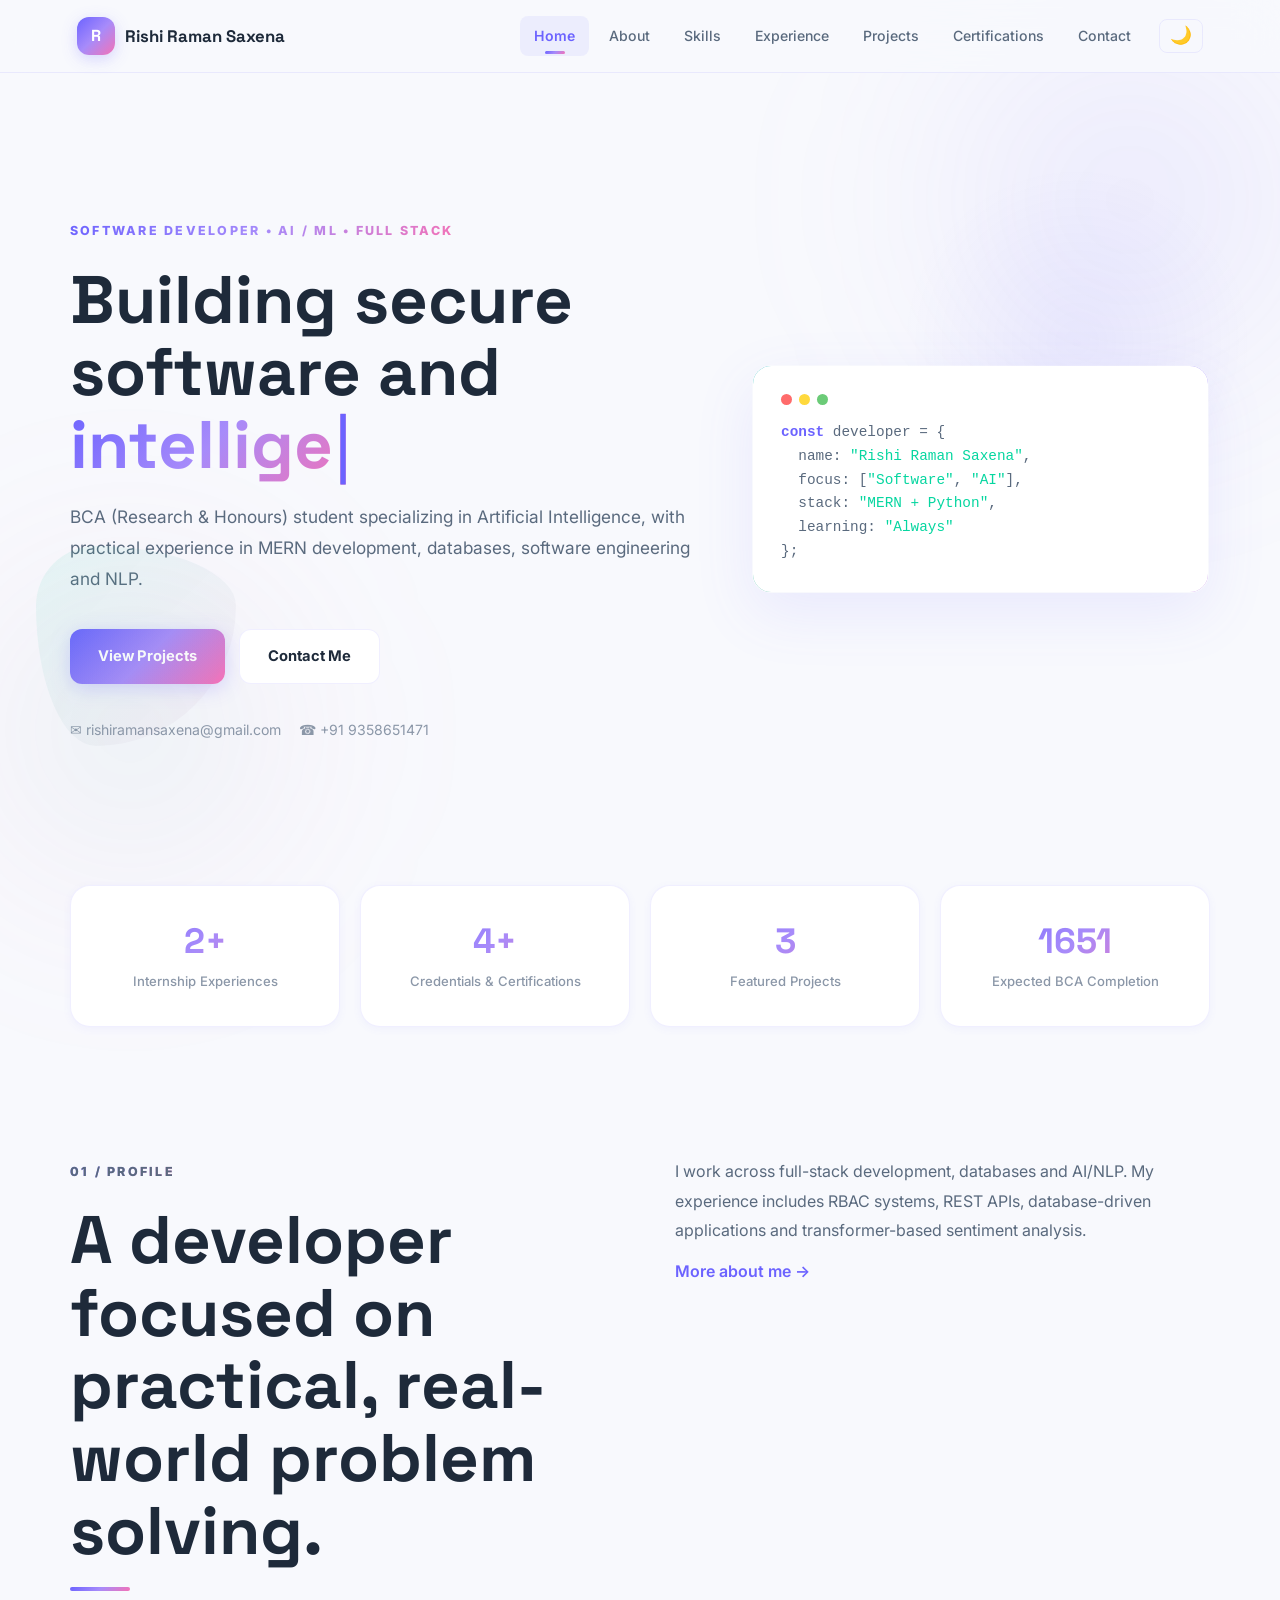
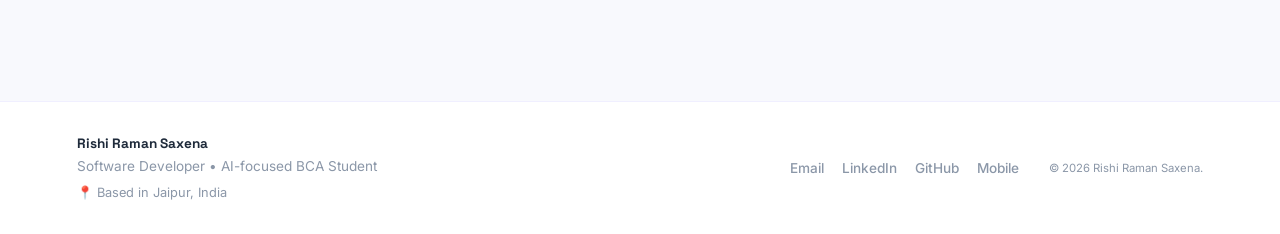
==== index.html @ dd23bf48 "Rebuild portfolio website" ====
<!DOCTYPE html>
<html lang="en">
 <head>
  <meta charset="utf-8"/>
  <meta content="width=device-width,initial-scale=1" name="viewport"/>
  <title>Home | Rishi Raman Saxena — Software Developer & AI</title>
  <meta name="description" content="Portfolio of Rishi Raman Saxena — Software Developer, AI/ML enthusiast, and Full Stack engineer specializing in MERN, Python, and NLP."/>
  <link rel="icon" type="image/svg+xml" href="favicon.svg">
  <link rel="icon" type="image/png" href="favicon.png">
  <link href="https://fonts.googleapis.com" rel="preconnect"/>
  <link crossorigin="" href="https://fonts.gstatic.com" rel="preconnect"/>
  <link href="https://fonts.googleapis.com/css2?family=Inter:wght@400;500;600;700;800&family=Space+Grotesk:wght@500;600;700&display=swap" rel="stylesheet"/>
  <link href="style.css" rel="stylesheet"/>
 </head>
 <body>
  <div id="page-loader" class="page-loader">
   <div class="loader-content">
    <div class="loader-badge"><span>R</span></div>
    <div class="loader-title">Rishi Raman Saxena</div>
    <div class="loader-subtitle">Software Developer &bull; AI</div>
    <div class="loader-bar-wrap">
     <div class="loader-bar"></div>
    </div>
    <div class="loader-status">Initializing...</div>
   </div>
  </div>

  <header class="site-header">
   <a class="brand" href="index.html">
    <span>R</span>
    Rishi Raman Saxena
   </a>
   <nav class="nav">
    <a class="active" href="index.html">Home</a>
    <a href="about.html">About</a>
    <a href="skills.html">Skills</a>
    <a href="experience.html">Experience</a>
    <a href="projects.html">Projects</a>
    <a href="certifications.html">Certifications</a>
    <a href="contact.html">Contact</a>
   </nav>
   <div class="header-right">
    <button id="theme-toggle" class="theme-toggle" aria-label="Toggle dark mode" title="Toggle theme">🌙</button>
    <button aria-label="Menu" class="menu-btn">☰</button>
   </div>
  </header>

  <main>
   <section class="hero page-shell">
    <div>
     <p class="eyebrow">SOFTWARE DEVELOPER &bull; AI / ML &bull; FULL STACK</p>
     <h1>
      Building secure software and<br/>
      <span class="typing-text">intelligent solutions.</span>
     </h1>
     <p class="lead">
      BCA (Research &amp; Honours) student specializing in Artificial Intelligence, with practical experience in MERN development, databases, software engineering and NLP.
     </p>
     <div class="actions">
      <a class="btn primary" href="projects.html">View Projects</a>
      <a class="btn" href="contact.html">Contact Me</a>
     </div>
     <div class="quick-links">
      <a href="mailto:rishiramansaxena@gmail.com">✉ rishiramansaxena@gmail.com</a>
      <a href="tel:+919358651471">&phone; +91 9358651471</a>
     </div>
    </div>
    <div class="hero-card">
     <div class="code-top">
      <span></span>
      <span></span>
      <span></span>
     </div>
     <pre><code><b>const</b> developer = {
  name: <i>"Rishi Raman Saxena"</i>,
  focus: [<i>"Software"</i>, <i>"AI"</i>],
  stack: <i>"MERN + Python"</i>,
  learning: <i>"Always"</i>
};</code></pre>
    </div>
   </section>

   <section class="page-shell stat-grid">
    <div class="stat reveal">
     <strong>2+</strong>
     <span>Internship Experiences</span>
    </div>
    <div class="stat reveal">
     <strong>5+</strong>
     <span>Credentials &amp; Certifications</span>
    </div>
    <div class="stat reveal">
     <strong>4</strong>
     <span>Featured Projects</span>
    </div>
    <div class="stat reveal">
     <strong>2027</strong>
     <span>Expected BCA Completion</span>
    </div>
   </section>

   <section class="page-shell intro-grid">
    <div class="reveal">
     <p class="section-kicker">01 / PROFILE</p>
     <h2 class="page-title">A developer focused on practical, real-world problem solving.</h2>
     <div class="section-divider"></div>
    </div>
    <div class="reveal">
     <p>
      I work across full-stack development, databases and AI/NLP. My experience includes RBAC systems, REST APIs, database-driven applications and transformer-based sentiment analysis.
     </p>
     <a href="about.html">More about me &rarr;</a>
    </div>
   </section>
  </main>

  <footer class="site-footer">
   <div>
    <strong>Rishi Raman Saxena</strong>
    <span>Software Developer &bull; AI-focused BCA Student</span>
    <span class="footer-location"><span class="pin">📍</span> Based in Jaipur, India</span>
   </div>
   <div class="footer-links">
    <a href="mailto:rishiramansaxena@gmail.com">Email</a>
    <a href="https://www.linkedin.com/in/rishi-raman-saxena-a2006b32b/" target="_blank">LinkedIn</a>
    <a href="https://github.com/ramanrishi076" target="_blank">GitHub</a>
    <a href="tel:+919358651471">Mobile</a>
   </div>
   <small>&copy; 2026 Rishi Raman Saxena.</small>
  </footer>

  <button id="back-to-top" class="back-to-top" aria-label="Back to top" title="Back to top">↑</button>
  <script src="script.js"></script>
 </body>
</html>
---- style.css ----
/* ============================================
   Rishi Raman Saxena — Portfolio
   Premium Light Theme + Dark Mode
   ============================================ */

/* ---------- Design Tokens (Light) ---------- */
:root {
  --bg: #f8f9fd;
  --bg-soft: #ffffff;
  --surface: #ffffff;
  --surface-alt: #f1f3fa;
  --text: #1e2a3a;
  --text-soft: #5a6a7e;
  --muted: #8b97a8;
  --primary: #6c63ff;
  --primary-light: #a78bfa;
  --primary-dark: #4f46e5;
  --secondary: #06d6a0;
  --accent: #f472b6;
  --accent-warm: #fb923c;
  --gradient-1: linear-gradient(135deg, #6c63ff 0%, #a78bfa 50%, #f472b6 100%);
  --gradient-2: linear-gradient(135deg, #06d6a0 0%, #6c63ff 100%);
  --gradient-3: linear-gradient(135deg, #667eea 0%, #764ba2 100%);
  --gradient-text: linear-gradient(135deg, #6c63ff, #a78bfa, #f472b6);
  --border: rgba(108, 99, 255, 0.10);
  --border-hover: rgba(108, 99, 255, 0.25);
  --shadow-sm: 0 2px 8px rgba(108, 99, 255, 0.06);
  --shadow-md: 0 8px 30px rgba(108, 99, 255, 0.08);
  --shadow-lg: 0 20px 60px rgba(108, 99, 255, 0.10);
  --shadow-glow: 0 0 40px rgba(108, 99, 255, 0.15);
  --radius: 20px;
  --radius-sm: 12px;
  --radius-xs: 8px;
  --transition: 0.35s cubic-bezier(0.4, 0, 0.2, 1);
  --font-body: 'Inter', -apple-system, BlinkMacSystemFont, sans-serif;
  --font-display: 'Space Grotesk', sans-serif;
  --header-bg: rgba(248, 249, 253, 0.82);
  --orb1: rgba(108,99,255,0.12);
  --orb2: rgba(6,214,160,0.10);
}

/* ---------- Dark Mode Tokens (#9) ---------- */
[data-theme="dark"] {
  --bg: #0a0e1a;
  --bg-soft: #10162a;
  --surface: rgba(18, 26, 50, 0.85);
  --surface-alt: #151d36;
  --text: #edf2ff;
  --text-soft: #9babc0;
  --muted: #6b7d95;
  --border: rgba(108, 99, 255, 0.15);
  --border-hover: rgba(108, 99, 255, 0.35);
  --shadow-sm: 0 2px 8px rgba(0, 0, 0, 0.20);
  --shadow-md: 0 8px 30px rgba(0, 0, 0, 0.25);
  --shadow-lg: 0 20px 60px rgba(0, 0, 0, 0.30);
  --shadow-glow: 0 0 40px rgba(108, 99, 255, 0.20);
  --header-bg: rgba(10, 14, 26, 0.85);
  --orb1: rgba(108,99,255,0.08);
  --orb2: rgba(6,214,160,0.06);
}

/* ---------- Reset & Base ---------- */
*, *::before, *::after { box-sizing: border-box; margin: 0; padding: 0; }

html {
  scroll-behavior: smooth;
  -webkit-font-smoothing: antialiased;
  -moz-osx-font-smoothing: grayscale;
}

body {
  font-family: var(--font-body);
  color: var(--text);
  background: var(--bg);
  line-height: 1.7;
  overflow-x: hidden;
  position: relative;
  transition: background 0.4s ease, color 0.4s ease;
}

/* ---------- Ambient Background Orbs ---------- */
body::before, body::after {
  content: '';
  position: fixed;
  border-radius: 50%;
  pointer-events: none;
  z-index: -1;
  filter: blur(80px);
  transition: background 0.4s ease;
}

body::before {
  width: 600px; height: 600px;
  top: -100px; right: -150px;
  background: radial-gradient(circle, var(--orb1), rgba(167,139,250,0.06), transparent 70%);
  animation: floatOrb1 18s ease-in-out infinite alternate;
}

body::after {
  width: 500px; height: 500px;
  bottom: -80px; left: -120px;
  background: radial-gradient(circle, var(--orb2), rgba(244,114,182,0.05), transparent 70%);
  animation: floatOrb2 22s ease-in-out infinite alternate;
}

@keyframes floatOrb1 {
  0%   { transform: translate(0, 0) scale(1); }
  100% { transform: translate(-40px, 50px) scale(1.12); }
}
@keyframes floatOrb2 {
  0%   { transform: translate(0, 0) scale(1); }
  100% { transform: translate(30px, -40px) scale(1.08); }
}

a { color: inherit; text-decoration: none; transition: color var(--transition); }
img { max-width: 100%; display: block; }

/* ---------- Typography ---------- */
h1, h2, h3, h4 {
  font-family: var(--font-display);
  font-weight: 700;
  line-height: 1.15;
  color: var(--text);
}

/* ---------- Layout ---------- */
.page-shell { width: min(1140px, 90%); margin: 0 auto; }

/* ============================================
   HEADER / NAVIGATION
   ============================================ */
.site-header {
  position: sticky; top: 0; z-index: 100;
  display: flex; align-items: center; justify-content: space-between;
  padding: 16px 6%;
  background: var(--header-bg);
  backdrop-filter: blur(20px) saturate(180%);
  -webkit-backdrop-filter: blur(20px) saturate(180%);
  border-bottom: 1px solid var(--border);
  transition: box-shadow var(--transition), background 0.4s ease;
}
.site-header.scrolled { box-shadow: var(--shadow-sm); }

.header-right { display: flex; align-items: center; gap: 8px; }

.brand {
  font-family: var(--font-display); font-weight: 700; font-size: 1.05rem;
  display: flex; align-items: center; gap: 10px; color: var(--text);
}
.brand span {
  display: inline-grid; place-items: center;
  width: 38px; height: 38px; border-radius: var(--radius-sm);
  background: var(--gradient-1); color: #fff;
  font-weight: 800; font-size: 1rem;
  box-shadow: 0 4px 15px rgba(108, 99, 255, 0.25);
  transition: transform var(--transition), box-shadow var(--transition);
}
.brand:hover span {
  transform: rotate(-8deg) scale(1.08);
  box-shadow: 0 6px 20px rgba(108, 99, 255, 0.35);
}

/* Dark mode toggle (#9) */
.theme-toggle {
  background: none; border: 1.5px solid var(--border);
  border-radius: var(--radius-xs); padding: 7px 10px;
  cursor: pointer; font-size: 1.1rem; line-height: 1;
  color: var(--text); transition: all var(--transition);
  display: flex; align-items: center; justify-content: center;
}
.theme-toggle:hover {
  border-color: var(--border-hover);
  background: rgba(108,99,255,0.06);
  transform: rotate(20deg);
}

.nav { display: flex; gap: 6px; margin-left: auto; margin-right: 14px; }
.nav a {
  color: var(--text-soft); font-size: 0.88rem; font-weight: 500;
  padding: 8px 14px; border-radius: var(--radius-xs);
  transition: all var(--transition); position: relative;
}
.nav a:hover { color: var(--primary); background: rgba(108,99,255,0.06); }
.nav a.active { color: var(--primary); background: rgba(108,99,255,0.08); font-weight: 600; }
.nav a.active::after {
  content: ''; position: absolute; bottom: 2px; left: 50%; transform: translateX(-50%);
  width: 20px; height: 3px; border-radius: 99px; background: var(--gradient-1);
}

.menu-btn {
  display: none; background: none; border: 0;
  color: var(--text); font-size: 1.5rem; cursor: pointer; padding: 4px;
}

/* ============================================
   HERO SECTION
   ============================================ */
.hero {
  min-height: 88vh; display: grid;
  grid-template-columns: 1.15fr 0.85fr;
  align-items: center; gap: 60px;
  padding: 80px 0 60px; position: relative;
}

.hero::before {
  content: ''; position: absolute; width: 380px; height: 380px;
  border-radius: 50%; right: -5%; top: 10%;
  background: radial-gradient(circle, rgba(108,99,255,0.08), transparent 65%);
  animation: floatShape 8s ease-in-out infinite; pointer-events: none;
}
.hero::after {
  content: ''; position: absolute; width: 200px; height: 200px;
  border-radius: 30% 70% 70% 30% / 30% 30% 70% 70%;
  left: -3%; bottom: 15%;
  background: linear-gradient(135deg, rgba(6,214,160,0.08), rgba(244,114,182,0.06));
  animation: morphShape 10s ease-in-out infinite; pointer-events: none;
}

@keyframes floatShape {
  0%, 100% { transform: translateY(0) scale(1); }
  50%      { transform: translateY(-25px) scale(1.04); }
}
@keyframes morphShape {
  0%   { border-radius: 30% 70% 70% 30% / 30% 30% 70% 70%; transform: rotate(0deg); }
  50%  { border-radius: 70% 30% 30% 70% / 70% 70% 30% 30%; transform: rotate(10deg); }
  100% { border-radius: 30% 70% 70% 30% / 30% 30% 70% 70%; transform: rotate(0deg); }
}

.eyebrow, .section-kicker {
  font-size: 0.78rem; font-weight: 800; letter-spacing: 0.18em; text-transform: uppercase;
  background: var(--gradient-text); -webkit-background-clip: text; background-clip: text;
  color: transparent; display: inline-block;
}

.hero h1, .page-title {
  font: 700 clamp(2.4rem, 5.5vw, 4.2rem)/1.08 var(--font-display);
  margin: 20px 0; color: var(--text);
}
.hero h1 span {
  background: var(--gradient-text); -webkit-background-clip: text; background-clip: text;
  color: transparent;
}

/* Typing cursor (#1) */
.typing-cursor::after {
  content: '|';
  display: inline-block;
  color: var(--primary);
  font-weight: 400;
  animation: blink 0.8s step-end infinite;
  margin-left: 2px;
}
@keyframes blink {
  0%, 100% { opacity: 1; }
  50%      { opacity: 0; }
}

.lead { font-size: 1.08rem; color: var(--text-soft); max-width: 620px; line-height: 1.8; }
.actions { display: flex; gap: 14px; margin: 34px 0; }

/* ---------- Buttons ---------- */
.btn {
  display: inline-flex; align-items: center; gap: 8px;
  padding: 14px 28px; border-radius: var(--radius-sm);
  font-weight: 700; font-size: 0.92rem;
  border: 1.5px solid var(--border); background: var(--surface);
  color: var(--text); cursor: pointer;
  transition: all var(--transition); position: relative; overflow: hidden;
}
.btn:hover {
  transform: translateY(-3px); box-shadow: var(--shadow-md);
  border-color: var(--border-hover); color: var(--text);
}
.btn.primary {
  background: var(--gradient-1); color: #fff; border: none;
  box-shadow: 0 4px 20px rgba(108,99,255,0.25);
}
.btn.primary:hover {
  box-shadow: 0 8px 30px rgba(108,99,255,0.35);
  transform: translateY(-3px); color: #fff;
}

.quick-links { display: flex; flex-wrap: wrap; gap: 18px; color: var(--muted); font-size: 0.88rem; }
.quick-links a:hover { color: var(--primary); }

/* ---------- Hero Code Card + Animated Border (#6) ---------- */
.hero-card {
  background: var(--surface);
  border-radius: var(--radius);
  padding: 28px; position: relative; overflow: hidden;
  box-shadow: var(--shadow-lg);
  border: 2px solid transparent;
  background-clip: padding-box;
}
.hero-card::before {
  content: ''; position: absolute; inset: -2px;
  border-radius: calc(var(--radius) + 2px);
  background: conic-gradient(from var(--gradient-angle, 0deg), #6c63ff, #a78bfa, #f472b6, #06d6a0, #6c63ff);
  z-index: -1;
  animation: rotateGradient 4s linear infinite;
}
.hero-card::after {
  content: ''; position: absolute; inset: 2px;
  border-radius: calc(var(--radius) - 2px);
  background: var(--surface); z-index: -1;
}
@supports (animation-timeline: auto) {
  @property --gradient-angle {
    syntax: '<angle>'; initial-value: 0deg; inherits: false;
  }
}
@keyframes rotateGradient {
  to { --gradient-angle: 360deg; }
}

.code-top { display: flex; gap: 7px; margin-bottom: 16px; }
.code-top span { width: 11px; height: 11px; border-radius: 50%; }
.code-top span:nth-child(1) { background: #ff6b6b; }
.code-top span:nth-child(2) { background: #ffd93d; }
.code-top span:nth-child(3) { background: #6bcb77; }

.hero-card pre { color: var(--text-soft); font-size: 0.9rem; line-height: 1.65; }
.hero-card b { color: var(--primary); }
.hero-card i { color: var(--secondary); font-style: normal; }

/* ============================================
   STATS GRID
   ============================================ */
.stat-grid { display: grid; grid-template-columns: repeat(4, 1fr); gap: 20px; padding: 20px 0; }
.stat {
  text-align: center; padding: 32px 16px; border-radius: var(--radius);
  background: var(--surface); border: 1px solid var(--border);
  box-shadow: var(--shadow-sm); transition: all var(--transition);
}
.stat:hover { transform: translateY(-6px); box-shadow: var(--shadow-md); border-color: var(--border-hover); }
.stat strong {
  display: block; font: 700 2.2rem var(--font-display);
  background: var(--gradient-text); -webkit-background-clip: text; background-clip: text;
  color: transparent; margin-bottom: 4px;
}
.stat span { color: var(--muted); font-size: 0.82rem; font-weight: 500; }

/* ============================================
   INTRO / PROFILE GRID
   ============================================ */
.intro-grid { display: grid; grid-template-columns: repeat(2, 1fr); gap: 70px; padding: 110px 0; }
.intro-grid p { color: var(--text-soft); line-height: 1.85; }
.intro-grid a {
  display: inline-flex; align-items: center; gap: 6px;
  color: var(--primary); font-weight: 600; margin-top: 12px;
  transition: gap var(--transition), color var(--transition);
}
.intro-grid a:hover { gap: 10px; color: var(--primary-dark); }

/* ============================================
   INTERNAL PAGES
   ============================================ */
.page { padding: 80px 0 120px; min-height: 72vh; }

.page-hero { padding: 100px 0 50px; position: relative; overflow: hidden; }
.page-hero::before {
  content: ''; position: absolute; width: 450px; height: 450px;
  right: -160px; top: -180px; border-radius: 50%;
  background: radial-gradient(circle, rgba(108,99,255,0.08), transparent 65%);
  pointer-events: none; animation: floatShape 12s ease-in-out infinite;
}
.page-hero::after {
  content: ''; position: absolute; width: 250px; height: 250px;
  left: -100px; bottom: -80px;
  border-radius: 30% 70% 70% 30% / 30% 30% 70% 70%;
  background: linear-gradient(135deg, rgba(6,214,160,0.06), rgba(244,114,182,0.05));
  pointer-events: none; animation: morphShape 14s ease-in-out infinite;
}

/* ============================================
   CARDS — Shared Glass Style
   ============================================ */
.panel, .skill-card, .project-card, .cert-card, .contact-card {
  background: var(--surface); border: 1px solid var(--border);
  border-radius: var(--radius); box-shadow: var(--shadow-sm);
  transition: transform var(--transition), box-shadow var(--transition), border-color var(--transition);
  position: relative; overflow: hidden;
}
.panel::before, .skill-card::before, .project-card::before, .cert-card::before {
  content: ''; position: absolute; top: 0; left: 0; right: 0;
  height: 3px; background: var(--gradient-1);
  opacity: 0; transition: opacity var(--transition);
}
.panel:hover, .skill-card:hover, .project-card:hover, .cert-card:hover, .contact-card:hover {
  transform: translateY(-8px);
  box-shadow: var(--shadow-lg), var(--shadow-glow);
  border-color: var(--border-hover);
}
.panel:hover::before, .skill-card:hover::before, .project-card:hover::before, .cert-card:hover::before {
  opacity: 1;
}
.panel, .skill-card, .project-card, .cert-card, .contact-card { padding: 30px; }

.panel h2, .skill-card h2, .project-card h2, .cert-card h2 {
  font-family: var(--font-display); font-size: 1.25rem; margin-bottom: 10px;
}
.panel p, .muted { color: var(--text-soft); }

/* ============================================
   CONTENT GRIDS
   ============================================ */
.content-grid, .cards-grid, .project-grid, .contact-grid {
  display: grid; grid-template-columns: repeat(2, 1fr);
  gap: 24px; margin-top: 44px;
}

/* ============================================
   SKILLS — Icons & Progress (#2)
   ============================================ */
.skill-card { min-height: 180px; position: relative; }
.skill-card .num {
  font-family: var(--font-display); font-size: 2.5rem; font-weight: 800;
  background: var(--gradient-text); -webkit-background-clip: text; background-clip: text;
  color: transparent; opacity: 0.15;
  position: absolute; top: 16px; right: 20px; line-height: 1;
}

.skill-icon {
  font-size: 1.8rem; margin-bottom: 12px;
  width: 48px; height: 48px; display: flex; align-items: center; justify-content: center;
  border-radius: var(--radius-sm);
  background: rgba(108,99,255,0.06); border: 1px solid rgba(108,99,255,0.10);
}
.skill-card p { color: var(--text-soft); font-size: 0.92rem; }

/* Progress bar */
.skill-progress {
  margin-top: 14px; height: 4px; border-radius: 99px;
  background: var(--surface-alt); overflow: hidden;
}
.skill-progress-bar {
  height: 100%; border-radius: 99px;
  background: var(--gradient-1);
  width: 0%;
  transition: width 1.2s cubic-bezier(0.4, 0, 0.2, 1);
}
.skill-progress-bar.animate { /* widths set via inline style */ }

/* ============================================
   TAG LIST — Category Colors (#7)
   ============================================ */
.tag-list { display: flex; flex-wrap: wrap; gap: 8px; margin-top: 16px; }
.tag-list span {
  padding: 5px 14px; border-radius: 999px; font-size: 0.78rem; font-weight: 600;
  background: rgba(108,99,255,0.06); color: var(--primary);
  border: 1px solid rgba(108,99,255,0.12); transition: all var(--transition);
}
.tag-list span:hover {
  background: rgba(108,99,255,0.12); transform: translateY(-2px);
  box-shadow: 0 4px 12px rgba(108,99,255,0.10);
}

/* Category color variants */
.tag-ai { background: rgba(6,214,160,0.08) !important; color: #059669 !important; border-color: rgba(6,214,160,0.20) !important; }
.tag-ai:hover { background: rgba(6,214,160,0.15) !important; }
.tag-web { background: rgba(108,99,255,0.06) !important; color: var(--primary) !important; border-color: rgba(108,99,255,0.12) !important; }
.tag-db { background: rgba(251,146,60,0.08) !important; color: #d97706 !important; border-color: rgba(251,146,60,0.18) !important; }
.tag-db:hover { background: rgba(251,146,60,0.15) !important; }

/* ============================================
   PROJECTS — Thumbnails (#10)
   ============================================ */
.project-thumb {
  height: 120px; border-radius: var(--radius-sm);
  margin-bottom: 18px; position: relative; overflow: hidden;
}
.project-thumb::after {
  content: ''; position: absolute; inset: 0;
  background: linear-gradient(180deg, transparent 50%, var(--surface) 100%);
}
.project-thumb-1 { background: linear-gradient(135deg, #6c63ff33, #a78bfa22, #f472b611); }
.project-thumb-2 { background: linear-gradient(135deg, #06d6a033, #6c63ff22, #a78bfa11); }
.project-thumb-3 { background: linear-gradient(135deg, #f472b633, #fb923c22, #6c63ff11); }
.project-thumb-4 { background: linear-gradient(135deg, #667eea33, #764ba222, #06d6a011); }

/* Dot grid pattern on thumbnails */
.project-thumb::before {
  content: ''; position: absolute; inset: 0;
  background-image: radial-gradient(circle, var(--primary) 1px, transparent 1px);
  background-size: 20px 20px; opacity: 0.08;
}

.project-card.featured {
  grid-column: span 2;
  border-color: rgba(108,99,255,0.15);
  background: linear-gradient(135deg, rgba(108,99,255,0.03), rgba(244,114,182,0.02), var(--surface));
}
.project-card.featured::before { opacity: 1; }

.project-link {
  display: inline-flex; align-items: center; gap: 7px;
  margin-top: 14px; padding: 10px 18px; border-radius: var(--radius-xs);
  font-weight: 600; font-size: 0.88rem; color: var(--primary);
  background: rgba(108,99,255,0.06); border: 1px solid rgba(108,99,255,0.15);
  transition: all var(--transition);
}
.project-link:hover {
  background: rgba(108,99,255,0.12); border-color: rgba(108,99,255,0.30);
  transform: translateY(-2px); box-shadow: 0 6px 20px rgba(108,99,255,0.12);
  color: var(--primary-dark);
}

/* ============================================
   EXPERIENCE TIMELINE — Animated Line (#8)
   ============================================ */
.timeline { margin: 50px 0 0 20px; border-left: 2px solid var(--border); position: relative; }
.timeline::before {
  content: ''; position: absolute; top: 0; left: -2px;
  width: 2px; height: 0%; background: var(--gradient-2);
  transition: height 1.5s cubic-bezier(0.4, 0, 0.2, 1);
}
.timeline.animate-line::before { height: 100%; }

.timeline-item {
  position: relative; padding: 0 0 35px 40px;
  border: none !important; background: none !important;
  box-shadow: none !important; border-radius: 0 !important;
}
.timeline-item:hover { transform: none !important; }
.timeline-item .panel { transition: all var(--transition); }
.timeline-item:hover .panel { transform: translateY(-4px); box-shadow: var(--shadow-lg); }

.dot {
  position: absolute; left: -9px; top: 30px;
  width: 16px; height: 16px; border-radius: 50%;
  background: var(--gradient-1);
  box-shadow: 0 0 0 5px var(--bg), 0 0 20px rgba(108,99,255,0.20);
  z-index: 2;
}

.role-head { display: flex; justify-content: space-between; gap: 20px; align-items: flex-start; }
.role-head span {
  background: var(--gradient-text); -webkit-background-clip: text; background-clip: text;
  color: transparent; font-weight: 700; font-size: 0.85rem; white-space: nowrap;
}
.role-head h2 { margin-bottom: 0; }
.role-head h3 { margin-top: 4px; color: var(--text-soft); font-weight: 500; font-family: var(--font-body); }
.panel li { margin: 9px 0; color: var(--text-soft); padding-left: 4px; }

.note {
  margin-top: 28px; padding: 18px; border-left: 3px solid;
  border-image: var(--gradient-1) 1; background: rgba(108,99,255,0.03);
  border-radius: 0 var(--radius-xs) var(--radius-xs) 0; color: var(--text-soft);
}

/* ============================================
   CERTIFICATIONS
   ============================================ */
.cert-grid { display: grid; grid-template-columns: repeat(2, minmax(0, 1fr)); gap: 24px; }
.cert-card { padding: 28px; }
.cert-card-top { display: flex; justify-content: space-between; align-items: center; margin-bottom: 18px; }
.cert-badge {
  font-size: 0.68rem; font-weight: 800; letter-spacing: 0.12em;
  background: rgba(108,99,255,0.06); color: var(--primary);
  border: 1px solid rgba(108,99,255,0.12); border-radius: 999px; padding: 6px 12px;
}
.cert-dot {
  width: 10px; height: 10px; border-radius: 50%;
  background: var(--gradient-1); box-shadow: 0 0 16px rgba(108,99,255,0.30);
  animation: pulse 2.5s ease-in-out infinite;
}
@keyframes pulse {
  0%, 100% { box-shadow: 0 0 16px rgba(108,99,255,0.30); }
  50%      { box-shadow: 0 0 28px rgba(108,99,255,0.50); }
}
.cert-card h3 { margin: 0 0 8px; font-size: 1.1rem; }
.cert-issuer { color: var(--primary) !important; font-weight: 700; margin-bottom: 10px; font-size: 0.92rem; }
.cert-card p:not(.cert-issuer) { color: var(--text-soft); line-height: 1.65; font-size: 0.92rem; }
.cert-icon { font-size: 2rem; margin-bottom: 12px; }
.cert-link {
  display: inline-flex; align-items: center; gap: 6px;
  margin-top: 14px; padding: 10px 16px; border-radius: var(--radius-xs);
  border: 1px solid rgba(108,99,255,0.15); background: rgba(108,99,255,0.05);
  font-weight: 650; font-size: 0.88rem; color: var(--primary);
  transition: all var(--transition);
}
.cert-link:hover {
  background: rgba(108,99,255,0.10); border-color: rgba(108,99,255,0.30);
  transform: translateY(-2px); box-shadow: 0 6px 18px rgba(108,99,255,0.10);
  color: var(--primary-dark);
}

/* ============================================
   CONTACT — Form (#4)
   ============================================ */
.contact-grid { grid-template-columns: 1fr 1fr; }
.contact-card {
  display: block; padding: 30px; position: relative;
}
.contact-card::after {
  content: '→'; position: absolute; right: 24px; top: 50%; transform: translateY(-50%);
  font-size: 1.2rem; color: var(--primary); opacity: 0; transition: all var(--transition);
}
.contact-card:hover::after { opacity: 1; right: 20px; }
.contact-card span {
  display: block; font-size: 0.70rem; letter-spacing: 0.16em; font-weight: 800; text-transform: uppercase;
  background: var(--gradient-text); -webkit-background-clip: text; background-clip: text;
  color: transparent; margin-bottom: 10px;
}
.contact-card strong { display: block; color: var(--text); font-size: 1rem; overflow-wrap: anywhere; }

/* Contact Form */
.contact-form-wrapper {
  grid-column: 1 / -1; margin-top: 20px;
}
.contact-form {
  display: grid; grid-template-columns: 1fr 1fr; gap: 18px;
  padding: 36px; border-radius: var(--radius);
  background: var(--surface); border: 1px solid var(--border);
  box-shadow: var(--shadow-sm);
}
.contact-form .form-group { display: flex; flex-direction: column; gap: 6px; }
.contact-form .form-group.full { grid-column: 1 / -1; }
.contact-form label {
  font-size: 0.78rem; font-weight: 700; letter-spacing: 0.08em; text-transform: uppercase;
  color: var(--muted);
}
.contact-form input,
.contact-form textarea {
  padding: 14px 16px; border: 1.5px solid var(--border); border-radius: var(--radius-xs);
  background: var(--bg); color: var(--text);
  font-family: var(--font-body); font-size: 0.95rem;
  transition: all var(--transition); outline: none; resize: vertical;
}
.contact-form input:focus,
.contact-form textarea:focus {
  border-color: var(--primary); box-shadow: 0 0 0 3px rgba(108,99,255,0.12);
}
.contact-form textarea { min-height: 140px; }
.contact-form .btn { justify-self: start; }
.form-status {
  grid-column: 1 / -1; padding: 12px 16px; border-radius: var(--radius-xs);
  font-size: 0.9rem; font-weight: 600; display: none;
}
.form-status.success { display: block; background: rgba(6,214,160,0.10); color: #059669; }
.form-status.error { display: block; background: rgba(244,114,182,0.10); color: #e11d48; }

/* ============================================
   FOOTER — Location (#12)
   ============================================ */
.site-footer {
  display: grid; grid-template-columns: 1fr auto auto;
  gap: 30px; align-items: center; padding: 30px 6%;
  border-top: 1px solid var(--border); color: var(--muted);
  font-size: 0.85rem; background: var(--surface);
  transition: background 0.4s ease;
}
.site-footer strong { display: block; color: var(--text); font-family: var(--font-display); }
.site-footer span { display: block; }
.footer-links { display: flex; gap: 18px; }
.footer-links a { color: var(--muted); font-weight: 500; transition: color var(--transition); }
.footer-links a:hover { color: var(--primary); }

.footer-location {
  display: inline-flex; align-items: center; gap: 6px;
  margin-top: 4px; font-size: 0.8rem; color: var(--muted);
}
.footer-location .pin {
  display: inline-block; animation: bounce 2s ease-in-out infinite;
}
@keyframes bounce {
  0%, 100% { transform: translateY(0); }
  50%      { transform: translateY(-3px); }
}

/* ============================================
   BACK TO TOP BUTTON (#5)
   ============================================ */
.back-to-top {
  position: fixed; bottom: 30px; right: 30px;
  width: 48px; height: 48px; border-radius: 50%;
  background: var(--gradient-1); color: #fff;
  border: none; cursor: pointer; font-size: 1.2rem;
  display: flex; align-items: center; justify-content: center;
  box-shadow: 0 6px 24px rgba(108,99,255,0.30);
  opacity: 0; transform: translateY(20px);
  transition: all var(--transition); z-index: 90;
  pointer-events: none;
}
.back-to-top.visible {
  opacity: 1; transform: translateY(0); pointer-events: auto;
}
.back-to-top:hover {
  transform: translateY(-4px);
  box-shadow: 0 10px 30px rgba(108,99,255,0.40);
}

/* ============================================
   FOCUS STYLES (#11)
   ============================================ */
:focus-visible {
  outline: 2px solid var(--primary);
  outline-offset: 3px;
  border-radius: 4px;
}
.nav a:focus-visible,
.btn:focus-visible,
.contact-card:focus-visible,
.cert-link:focus-visible,
.project-link:focus-visible {
  outline: 2px solid var(--primary);
  outline-offset: 3px;
  box-shadow: 0 0 0 4px rgba(108,99,255,0.15);
}

/* ============================================
   SECTION DIVIDER
   ============================================ */
.section-divider {
  width: 60px; height: 4px; border-radius: 99px;
  background: var(--gradient-1); margin: 16px 0 0;
}

/* ============================================
   OPENING ANIMATION / INTRO LOADER
   ============================================ */
.page-loader {
  position: fixed;
  inset: 0;
  width: 100%;
  height: 100%;
  background: var(--bg);
  z-index: 99999;
  display: flex;
  align-items: center;
  justify-content: center;
  flex-direction: column;
  transition: transform 0.75s cubic-bezier(0.77, 0, 0.175, 1),
              opacity 0.5s cubic-bezier(0.77, 0, 0.175, 1),
              visibility 0.75s;
  will-change: transform, opacity;
  overflow: hidden;
}

.page-loader::before {
  content: '';
  position: absolute;
  width: 480px;
  height: 480px;
  border-radius: 50%;
  background: radial-gradient(circle, var(--orb1), transparent 70%);
  filter: blur(60px);
  animation: floatOrb1 7s ease-in-out infinite alternate;
  pointer-events: none;
}

.loader-content {
  display: flex;
  flex-direction: column;
  align-items: center;
  text-align: center;
  gap: 10px;
  position: relative;
  z-index: 2;
  animation: loaderFadeIn 0.5s ease-out both;
}

@keyframes loaderFadeIn {
  from { opacity: 0; transform: translateY(18px) scale(0.95); }
  to   { opacity: 1; transform: translateY(0) scale(1); }
}

.loader-badge {
  width: 68px;
  height: 68px;
  border-radius: 18px;
  background: var(--gradient-1);
  display: grid;
  place-items: center;
  color: #fff;
  font-weight: 800;
  font-size: 1.9rem;
  box-shadow: 0 10px 30px rgba(108, 99, 255, 0.35);
  animation: loaderPulse 1.8s ease-in-out infinite;
  margin-bottom: 8px;
}

@keyframes loaderPulse {
  0%, 100% {
    transform: scale(1);
    box-shadow: 0 10px 30px rgba(108, 99, 255, 0.35);
  }
  50% {
    transform: scale(1.08) rotate(-4deg);
    box-shadow: 0 16px 45px rgba(108, 99, 255, 0.55);
  }
}

.loader-title {
  font-family: var(--font-display);
  font-weight: 700;
  font-size: 1.45rem;
  color: var(--text);
  letter-spacing: -0.02em;
}

.loader-subtitle {
  font-size: 0.80rem;
  font-weight: 700;
  letter-spacing: 0.16em;
  text-transform: uppercase;
  background: var(--gradient-text);
  -webkit-background-clip: text;
  background-clip: text;
  color: transparent;
}

.loader-bar-wrap {
  width: 200px;
  height: 4px;
  border-radius: 99px;
  background: var(--surface-alt);
  overflow: hidden;
  margin-top: 14px;
  border: 1px solid var(--border);
  position: relative;
}

.loader-bar {
  height: 100%;
  width: 0%;
  background: var(--gradient-1);
  border-radius: 99px;
  transition: width 0.65s cubic-bezier(0.4, 0, 0.2, 1);
  box-shadow: 0 0 12px rgba(108,99,255,0.4);
}

.loader-status {
  font-size: 0.74rem;
  color: var(--muted);
  font-weight: 600;
  letter-spacing: 0.08em;
  text-transform: uppercase;
  font-family: var(--font-body);
}

.page-loader.loaded {
  transform: translateY(-100%);
  opacity: 0;
  visibility: hidden;
  pointer-events: none;
}

/* ============================================
   PAGE TRANSITIONS (#3)
   ============================================ */
main { animation: pageEnter 0.55s cubic-bezier(0.4, 0, 0.2, 1) both; }
@keyframes pageEnter {
  from { opacity: 0; transform: translateY(20px); }
  to   { opacity: 1; transform: none; }
}

body.page-exit main {
  animation: pageExit 0.3s cubic-bezier(0.4, 0, 0.2, 1) forwards;
}
@keyframes pageExit {
  from { opacity: 1; transform: none; }
  to   { opacity: 0; transform: translateY(-10px); }
}

/* ============================================
   SCROLL REVEAL
   ============================================ */
.reveal {
  opacity: 0; transform: translateY(32px);
  transition: opacity 0.7s cubic-bezier(0.4, 0, 0.2, 1),
              transform 0.7s cubic-bezier(0.4, 0, 0.2, 1);
}
.reveal.visible { opacity: 1; transform: translateY(0); }

/* ============================================
   ACCESSIBILITY
   ============================================ */
@media (prefers-reduced-motion: reduce) {
  *, *::before, *::after {
    animation-duration: 0.01ms !important;
    animation-iteration-count: 1 !important;
    transition-duration: 0.01ms !important;
    scroll-behavior: auto !important;
  }
  .reveal { opacity: 1; transform: none; }
}

/* ============================================
   RESPONSIVE — MOBILE
   ============================================ */
@media (max-width: 800px) {
  .nav {
    display: none; position: absolute; top: 68px; left: 0; right: 0;
    flex-direction: column; background: var(--header-bg);
    backdrop-filter: blur(20px); padding: 16px 6%;
    border-bottom: 1px solid var(--border); box-shadow: var(--shadow-md); gap: 2px;
    margin: 0;
  }
  .nav.open { display: flex; }
  .menu-btn { display: flex; align-items: center; justify-content: center; }
  .hero { grid-template-columns: 1fr; padding: 50px 0; min-height: auto; }
  .hero-card { display: none; }
  .stat-grid { grid-template-columns: repeat(2, 1fr); }
  .intro-grid, .content-grid, .cards-grid, .project-grid, .contact-grid, .cert-grid {
    grid-template-columns: 1fr;
  }
  .project-card.featured { grid-column: auto; }
  .role-head { flex-direction: column; gap: 4px; }
  .site-footer { grid-template-columns: 1fr; text-align: center; }
  .footer-links { flex-wrap: wrap; justify-content: center; }
  .page { padding: 60px 0 80px; }
  .page-hero { padding-top: 80px; }
  .intro-grid { padding: 60px 0; gap: 30px; }
  .contact-card::after { display: none; }
  .contact-form { grid-template-columns: 1fr; }
  .back-to-top { bottom: 20px; right: 20px; width: 42px; height: 42px; }
}

@media (max-width: 480px) {
  .stat-grid { grid-template-columns: 1fr; }
  .hero h1, .page-title { font-size: clamp(2rem, 8vw, 2.6rem); }
}
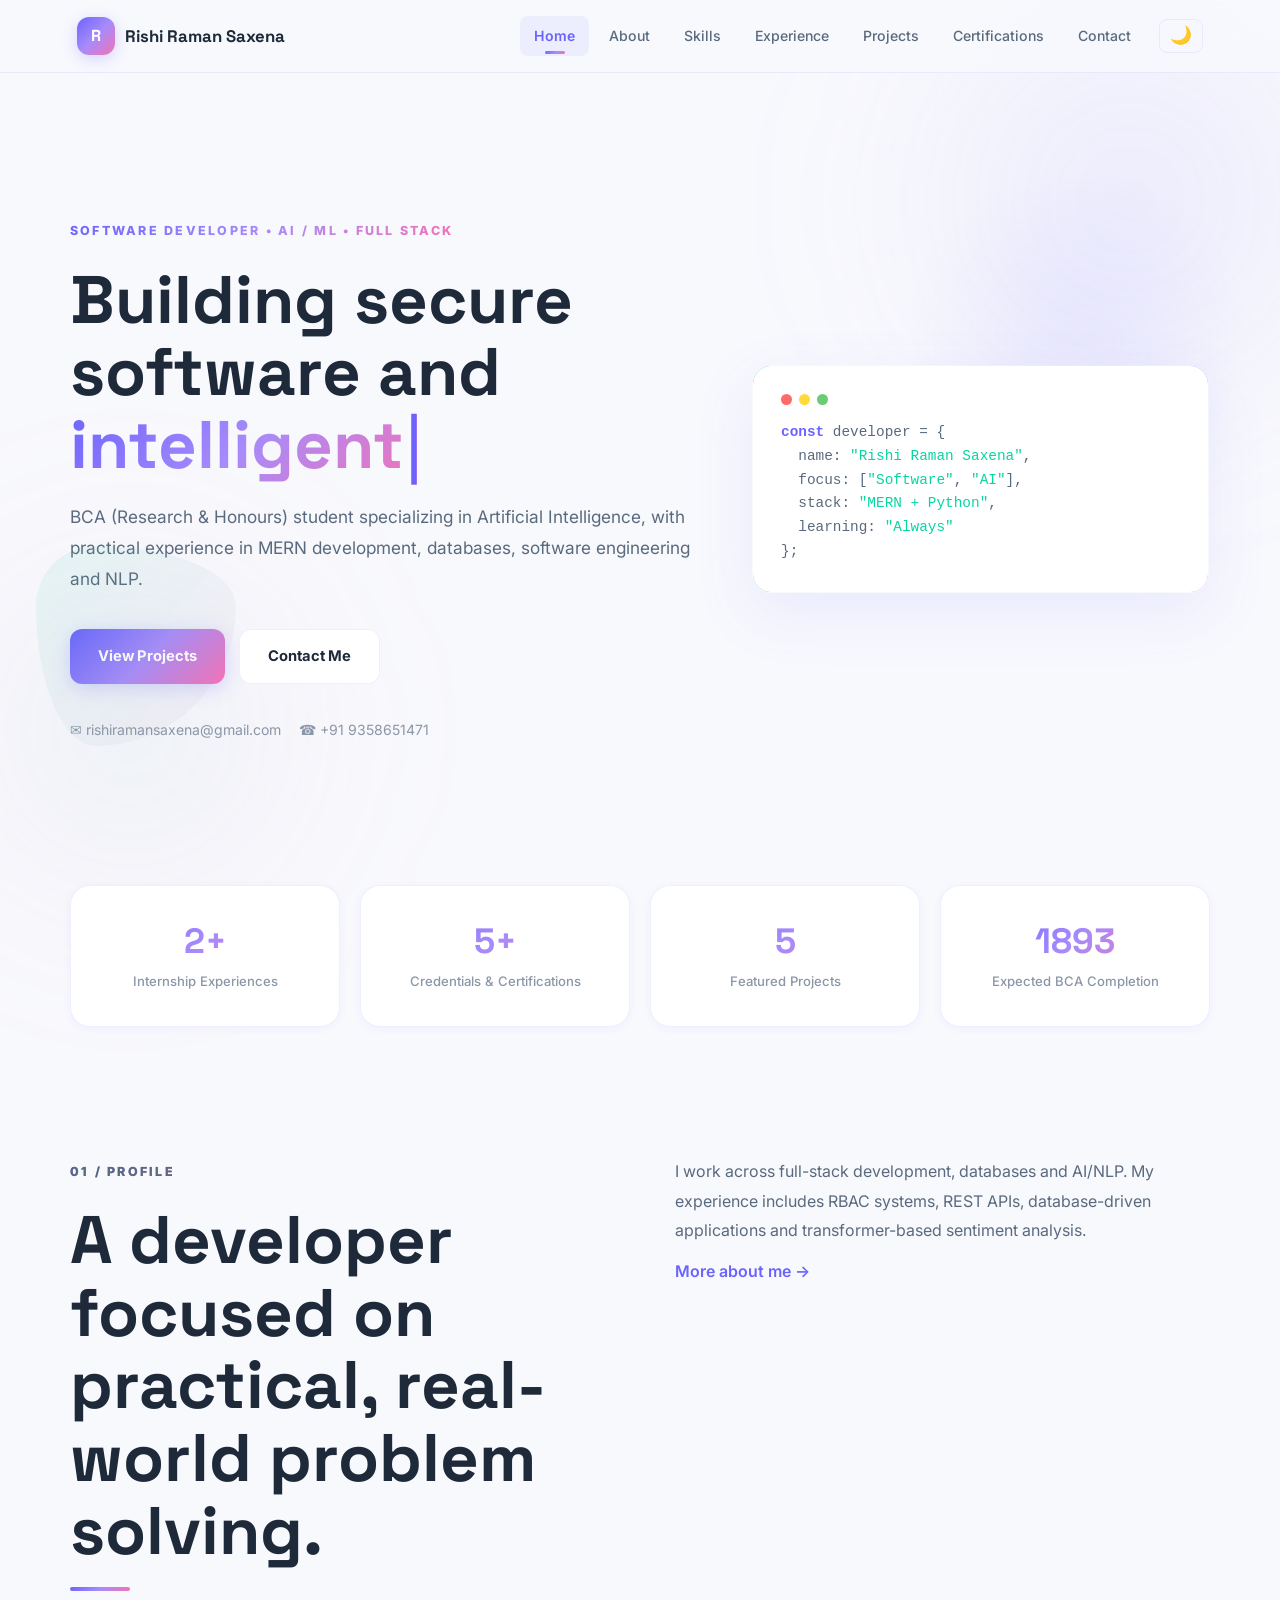
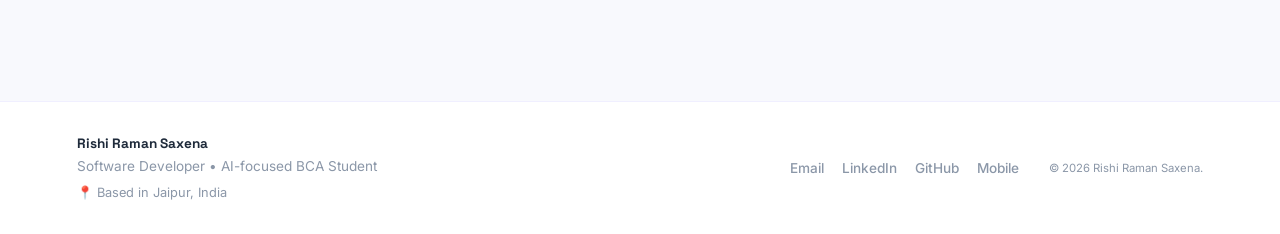
==== commit 966860cd: "Add FinGuard project, update skills and portfolio live links" ====
--- a/index.html
+++ b/index.html
@@ -4,7 +4,7 @@
   <meta charset="utf-8"/>
   <meta content="width=device-width,initial-scale=1" name="viewport"/>
   <title>Home | Rishi Raman Saxena — Software Developer & AI</title>
-  <meta name="description" content="Portfolio of Rishi Raman Saxena — Software Developer, AI/ML enthusiast, and Full Stack engineer specializing in MERN, Python, and NLP."/>
+  <meta name="description" content="Portfolio of Rishi Raman Saxena — Software Developer, AI/ML enthusiast, and Full Stack engineer specializing in FinGuard, MERN, Python, and NLP."/>
   <link rel="icon" type="image/svg+xml" href="favicon.svg">
   <link rel="icon" type="image/png" href="favicon.png">
   <link href="https://fonts.googleapis.com" rel="preconnect"/>
@@ -90,7 +90,7 @@
      <span>Credentials &amp; Certifications</span>
     </div>
     <div class="stat reveal">
-     <strong>4</strong>
+     <strong>5</strong>
      <span>Featured Projects</span>
     </div>
     <div class="stat reveal">
--- a/style.css
+++ b/style.css
@@ -473,10 +473,11 @@
   content: ''; position: absolute; inset: 0;
   background: linear-gradient(180deg, transparent 50%, var(--surface) 100%);
 }
-.project-thumb-1 { background: linear-gradient(135deg, #6c63ff33, #a78bfa22, #f472b611); }
+.project-thumb-1 { background: linear-gradient(135deg, #0ea5e933, #10b98125, #6366f122); }
 .project-thumb-2 { background: linear-gradient(135deg, #06d6a033, #6c63ff22, #a78bfa11); }
-.project-thumb-3 { background: linear-gradient(135deg, #f472b633, #fb923c22, #6c63ff11); }
+.project-thumb-3 { background: linear-gradient(135deg, #6c63ff33, #a78bfa22, #f472b611); }
 .project-thumb-4 { background: linear-gradient(135deg, #667eea33, #764ba222, #06d6a011); }
+.project-thumb-5 { background: linear-gradient(135deg, #f472b633, #fb923c22, #6c63ff11); }
 
 /* Dot grid pattern on thumbnails */
 .project-thumb::before {
